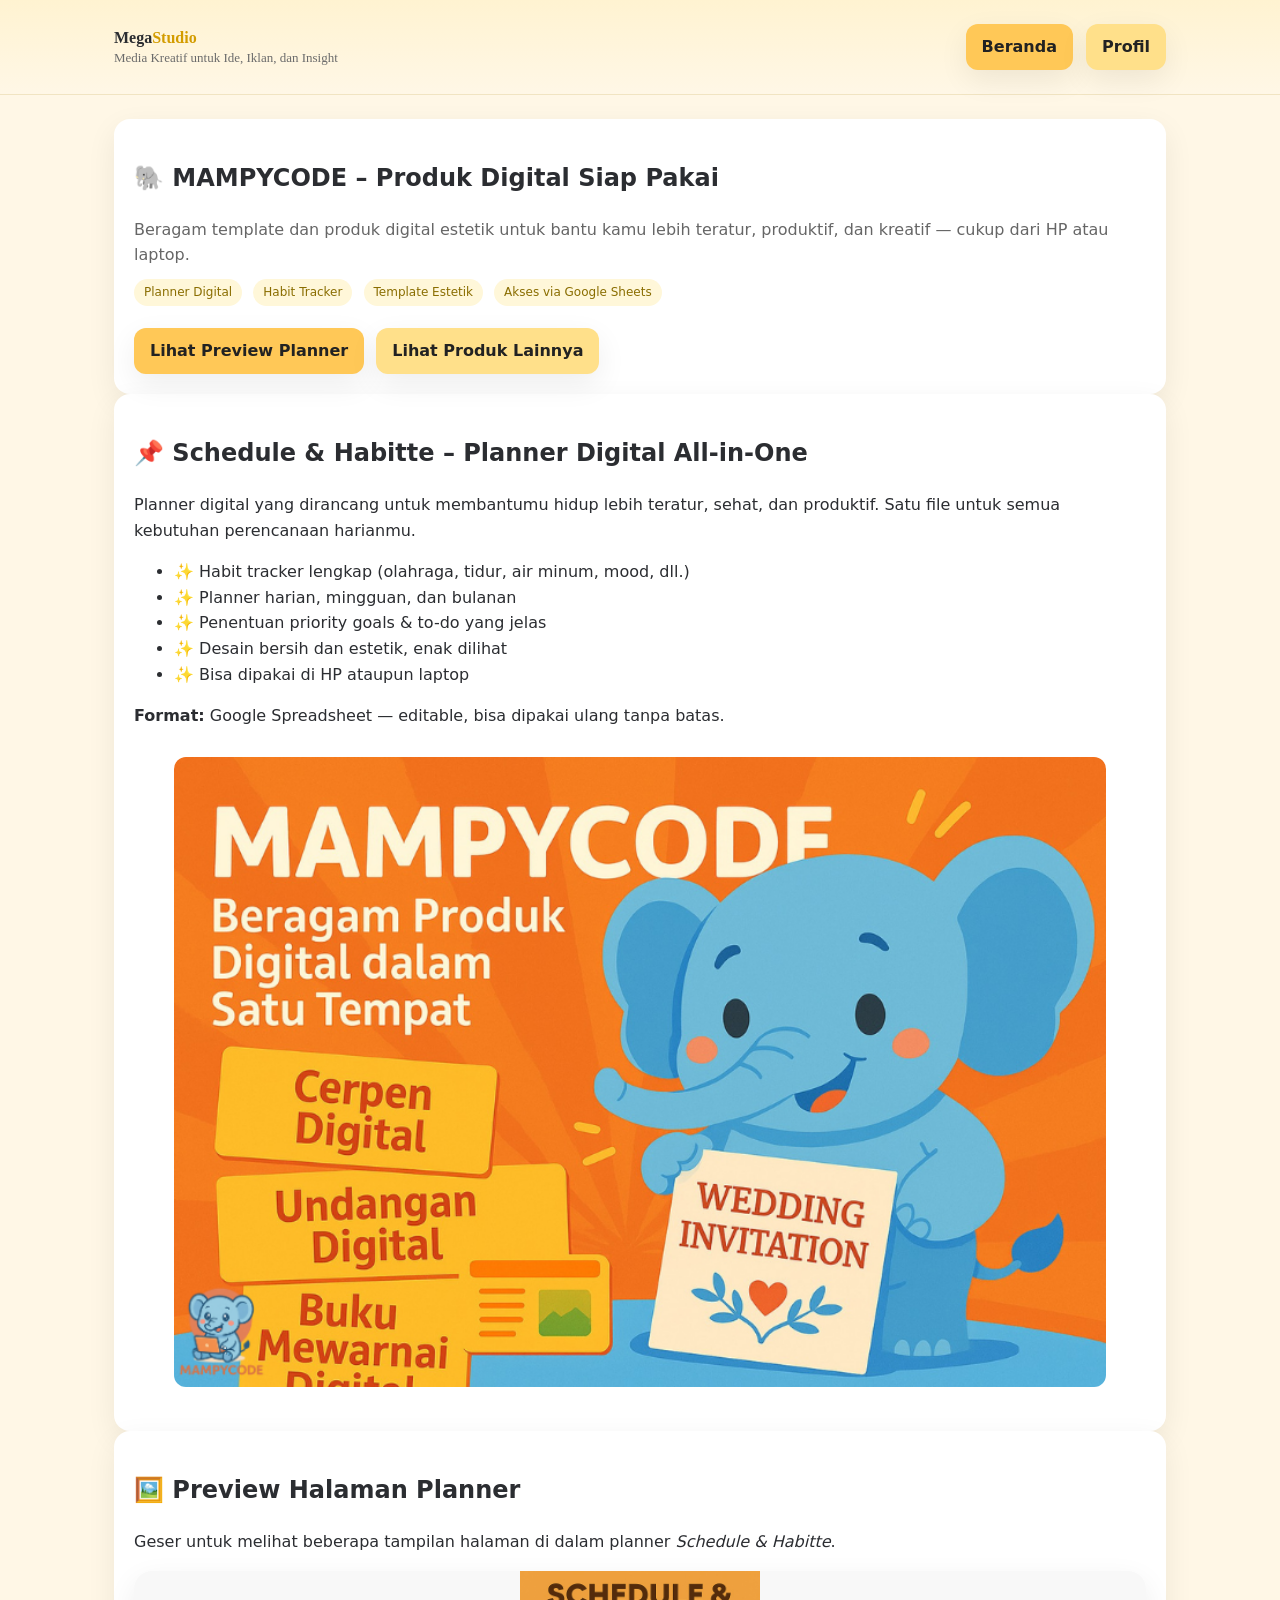
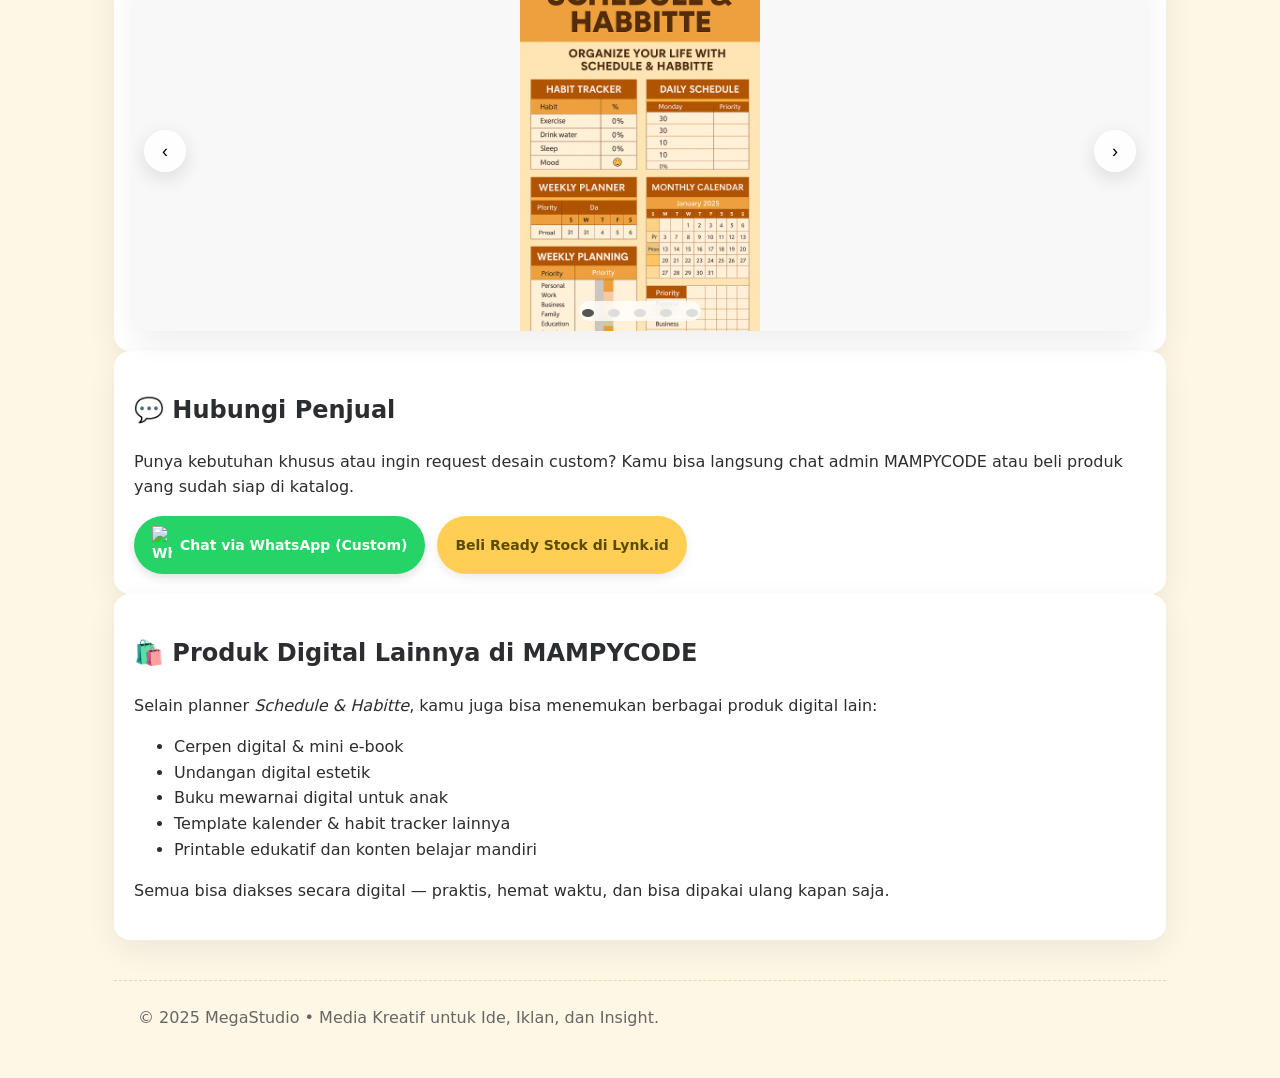
==== Pages/mampycode.html @ f02585b4 "First publish Megastudio" ====
<!DOCTYPE html>
<html lang="id">
<head>
  <meta charset="UTF-8" />
  <meta name="viewport" content="width=device-width, initial-scale=1.0" />
  <title>MAMPYCODE – Produk Digital</title>
  <link rel="stylesheet" href="../assets/style.css" />

  <style>
    /* CTA khusus MAMPYCODE */
    .cta-row {
      display: flex;
      flex-wrap: wrap;
      gap: 12px;
      margin-top: 16px;
    }

    .cta-wa {
      display: inline-flex;
      align-items: center;
      background: #25d366;
      color: #fff;
      padding: 10px 18px;
      border-radius: 999px;
      font-weight: 600;
      text-decoration: none;
      font-size: 14px;
      box-shadow: 0 4px 10px rgba(0, 0, 0, 0.12);
      border: none;
    }
    .cta-wa img {
      width: 20px;
      margin-right: 8px;
    }

    .cta-buy {
      display: inline-flex;
      align-items: center;
      background: #ffce54;
      color: #5a4b00;
      padding: 10px 18px;
      border-radius: 999px;
      font-weight: 600;
      text-decoration: none;
      font-size: 14px;
      border: none;
      box-shadow: 0 4px 10px rgba(0, 0, 0, 0.08);
    }

    /* Slider mengikuti gaya slider lain */
    .slider {
      position: relative;
      overflow: hidden;
      border-radius: 18px;
      background: #fff;
    }
    .slider .slides {
      display: flex;
      transition: transform 0.4s ease;
    }
    .slider img {
      width: 100%;
      max-height: 360px;
      object-fit: contain;
      background: #f8f8f8;
    }
    .slider .nav {
      position: absolute;
      top: 50%;
      transform: translateY(-50%);
      background: rgba(255, 255, 255, 0.85);
      border: none;
      padding: 6px 10px;
      border-radius: 999px;
      cursor: pointer;
      font-size: 18px;
    }
    .slider .prev {
      left: 10px;
    }
    .slider .next {
      right: 10px;
    }
    .slider .dots {
      text-align: center;
      padding: 8px 0 4px;
    }
    .slider .dots button {
      width: 8px;
      height: 8px;
      border-radius: 50%;
      border: none;
      margin: 0 3px;
      background: #ddd;
      cursor: pointer;
    }
    .slider .dots button.active {
      background: #555;
    }

    .hero-sub {
      color: #666;
      margin-bottom: 10px;
    }
    .badge-soft {
      display: inline-block;
      padding: 4px 10px;
      border-radius: 999px;
      font-size: 12px;
      background: #fff7d9;
      color: #8a6d00;
      margin-right: 6px;
      margin-bottom: 6px;
    }
  </style>
</head>

<body>
  <!-- NAVBAR sama dengan halaman lain -->
  <nav class="nav">
    <div class="container nav-inner">
      <div class="brand">
        Mega<span class="brand-accent">Studio</span>
        <span class="tagline">Media Kreatif untuk Ide, Iklan, dan Insight</span>
      </div>
      <div class="nav-links">
        <a href="../index.html" class="btn">Beranda</a>
        <a href="../profile.html" class="btn btn-light">Profil</a>
      </div>
    </div>
  </nav>

  <main class="container">
    <!-- HERO CARD -->
    <section class="card hero">
      <h1>🐘 MAMPYCODE – Produk Digital Siap Pakai</h1>
      <p class="hero-sub">
        Beragam template dan produk digital estetik untuk bantu kamu lebih
        teratur, produktif, dan kreatif — cukup dari HP atau laptop.
      </p>

      <div class="badge-row">
        <span class="badge-soft">Planner Digital</span>
        <span class="badge-soft">Habit Tracker</span>
        <span class="badge-soft">Template Estetik</span>
        <span class="badge-soft">Akses via Google Sheets</span>
      </div>

      <div class="cta-row">
        <a class="btn" href="#preview">Lihat Preview Planner</a>
        <a class="btn btn-light" href="#hubungi">Lihat Produk Lainnya</a>
      </div>
    </section>

    <!-- DESKRIPSI & FITUR -->
    <section class="card">
      <div class="card-inner">
        <div>
          <h2>📌 Schedule & Habitte – Planner Digital All-in-One</h2>
          <p>
            Planner digital yang dirancang untuk membantumu hidup lebih
            teratur, sehat, dan produktif. Satu file untuk semua kebutuhan
            perencanaan harianmu.
          </p>
          <ul>
            <li>✨ Habit tracker lengkap (olahraga, tidur, air minum, mood, dll.)</li>
            <li>✨ Planner harian, mingguan, dan bulanan</li>
            <li>✨ Penentuan priority goals & to-do yang jelas</li>
            <li>✨ Desain bersih dan estetik, enak dilihat</li>
            <li>✨ Bisa dipakai di HP ataupun laptop</li>
          </ul>
          <p>
            <strong>Format:</strong> Google Spreadsheet — editable, bisa
            dipakai ulang tanpa batas.
          </p>
        </div>

        <figure>
          <img
            src="../assets/img/mampycode/sampul.png"
            alt="Sampul Planner Digital MAMPYCODE"
            class="full-img"
          />
        </figure>
      </div>
    </section>

    <!-- PREVIEW / SLIDER -->
    <section class="card" id="preview">
      <h2>🖼️ Preview Halaman Planner</h2>
      <p>
        Geser untuk melihat beberapa tampilan halaman di dalam planner
        <em>Schedule & Habitte</em>.
      </p>

      <div class="slider" id="mampySlider">
        <div class="slides">
          <img src="../assets/img/mampycode/foto1.jpeg" alt="Preview 1" />
          <img src="../assets/img/mampycode/foto2.png" alt="Preview 2" />
          <img src="../assets/img/mampycode/foto3.png" alt="Preview 3" />
          <img src="../assets/img/mampycode/foto4.png" alt="Preview 4" />
          <img src="../assets/img/mampycode/foto5.png" alt="Preview 5" />
        </div>
        <button class="nav prev" aria-label="Sebelumnya">‹</button>
        <button class="nav next" aria-label="Berikutnya">›</button>
        <div class="dots" aria-label="Pilih slide"></div>
      </div>
    </section>

    <!-- HUBUNGI PENJUAL -->
    <section class="card" id="hubungi">
      <h2>💬 Hubungi Penjual</h2>
      <p>
        Punya kebutuhan khusus atau ingin request desain custom? Kamu bisa
        langsung chat admin MAMPYCODE atau beli produk yang sudah siap di
        katalog.
      </p>

      <div class="cta-row">
        <a
          class="cta-wa"
          href="https://wa.me/6283104901677"
          target="_blank"
          rel="noreferrer"
        >
          <img src="../assets/img/icons/wa.png" alt="WhatsApp" />
          Chat via WhatsApp (Custom)
        </a>

        <a
          class="cta-buy"
          href="https://lynk.id/mampycode"
          target="_blank"
          rel="noreferrer"
        >
          Beli Ready Stock di Lynk.id
        </a>
      </div>
    </section>

    <!-- PRODUK LAINNYA -->
    <section class="card">
      <h2>🛍️ Produk Digital Lainnya di MAMPYCODE</h2>
      <p>
        Selain planner <em>Schedule & Habitte</em>, kamu juga bisa menemukan
        berbagai produk digital lain:
      </p>
      <ul>
        <li>Cerpen digital & mini e-book</li>
        <li>Undangan digital estetik</li>
        <li>Buku mewarnai digital untuk anak</li>
        <li>Template kalender & habit tracker lainnya</li>
        <li>Printable edukatif dan konten belajar mandiri</li>
      </ul>
      <p>
        Semua bisa diakses secara digital — praktis, hemat waktu, dan bisa
        dipakai ulang kapan saja.
      </p>
    </section>

    <footer class="footer container">
      © 2025 MegaStudio • Media Kreatif untuk Ide, Iklan, dan Insight.
    </footer>
  </main>

  <script src="../assets/js/app.js"></script>

  <!-- Slider Script khusus MAMPYCODE -->
  <script>
    (function () {
      const root = document.getElementById("mampySlider");
      if (!root) return;

      const track = root.querySelector(".slides");
      const slides = Array.from(track.children);
      const prev = root.querySelector(".prev");
      const next = root.querySelector(".next");
      const dotsWrap = root.querySelector(".dots");

      let index = 0;
      const last = slides.length - 1;

      // buat dot
      slides.forEach((_, i) => {
        const b = document.createElement("button");
        b.addEventListener("click", () => go(i));
        dotsWrap.appendChild(b);
      });

      function update() {
        track.style.transform = `translateX(-${index * 100}%)`;
        dotsWrap
          .querySelectorAll("button")
          .forEach((d, i) => d.classList.toggle("active", i === index));
      }

      function go(i) {
        index = i < 0 ? last : i > last ? 0 : i;
        update();
      }

      prev.addEventListener("click", () => go(index - 1));
      next.addEventListener("click", () => go(index + 1));

      update();
    })();
  </script>
</body>
</html>
---- assets/style.css ----
/* Theme: Cream-Yellow */
:root{
  --cream:#FFF7E6; --yellow:#FFE08A; --amber:#FFC857; --ink:#2B2D31; --soft:#EDEDED;
  --radius:16px; --shadow:0 10px 30px rgba(0,0,0,.07);
}
*{box-sizing:border-box}
body{margin:0;background:var(--cream);color:var(--ink);font-family:Inter,system-ui;line-height:1.6}
.container{max-width:1100px;margin:0 auto;padding:24px}
.nav{position:sticky;top:0;background:linear-gradient(180deg,#FFF3D1 0%, #FFF7E6 100%);border-bottom:1px solid #f1e4c2;z-index:50}
.nav-inner{display:flex;align-items:center;justify-content:space-between}
.brand{font-weight:800;font-family:Poppins,Inter}
.brand-accent{color:#D39C00}
.nav .btn{margin-left:8px}
.btn{display:inline-block;padding:10px 16px;border-radius:12px;background:var(--amber);color:#222;text-decoration:none;font-weight:600;border:0;cursor:pointer;box-shadow:var(--shadow)}
.btn-light{background:var(--yellow)}
.hero .card{margin-top:16px}
.card{background:#fff;border-radius:var(--radius);padding:20px;box-shadow:var(--shadow)}
.grid{display:grid;gap:16px}
@media(min-width:720px){ .grid{grid-template-columns:repeat(3,1fr)}}
.badge{background:var(--yellow);padding:6px 10px;border-radius:999px;font-size:12px;margin-right:6px}
.footer{padding:24px;margin-top:40px;color:#666;border-top:1px dashed #e7d9ad}
.section-head{display:flex;align-items:center;justify-content:space-between;gap:16px}
.chip{background:#fff;border:1px solid #f1e4c2;border-radius:999px;padding:8px 12px;cursor:pointer;box-shadow:0 4px 14px rgba(0,0,0,.04)}
.chip.active{background:var(--yellow)}
.post-card img{width:100%;height:160px;object-fit:cover;border-radius:12px;margin-bottom:10px;background:#faf6ea}
.post-meta{display:flex;align-items:center;justify-content:space-between}
.profile{display:grid;gap:24px;grid-template-columns:120px 1fr;align-items:center}
.avatar{width:120px;height:120px;border-radius:100%;object-fit:cover;border:6px solid #fff;box-shadow:var(--shadow)}
.subtitle{color:#6b6b6b;margin-top:-8px}
.contacts .btn{margin-right:8px;margin-top:8px}
code{background:#fff4cc;padding:2px 6px;border-radius:6px}
.tagline {
  display:block;
  font-size:13px;
  color:#6b6b6b;
  font-weight:400;
  margin-top:-2px;
}
.tagline-hero {
  font-size:18px;
  font-weight:500;
  color:#D39C00;
  margin-top:-6px;
  margin-bottom:8px;
  font-family:Poppins,Inter;
}
/* Icon Buttons */
.icon-btn {
  display:inline-flex;
  align-items:center;
  justify-content:center;
  width:48px;
  height:48px;
  border-radius:50%;
  background:var(--amber);
  color:var(--ink);
  font-size:20px;
  text-decoration:none;
  box-shadow:var(--shadow);
  margin-right:12px;
  transition:all 0.3s ease;
}
.icon-btn:hover {
  transform:translateY(-3px);
  background:var(--yellow);
}

.icon-btn.whatsapp { color:#25D366; background:#fff; border:2px solid #25D366; }
.icon-btn.whatsapp:hover { background:#25D366; color:#fff; }

.icon-btn.instagram {
  background: radial-gradient(circle at 30% 107%, #fdf497 0%, #fdf497 5%, #fd5949 45%, #d6249f 60%, #285AEB 90%);
  color:#fff;
  border: none;
}
.icon-btn.instagram:hover {
  transform:scale(1.05);
}
.full-img { width:100%; border-radius:12px; margin-top:12px; }
.table { width:100%; border-collapse:collapse; margin-top:12px; }
.table th, .table td { border:1px solid #f1e4c2; padding:8px; text-align:left; }
.table th { background:#fff7da; }
blockquote { font-style:italic; border-left:4px solid var(--amber); margin:8px 0; padding-left:12px; }
.cta-group .btn { margin-right:8px; margin-top:8px; }
/* === Slider === */
.slider { position:relative; border-radius:16px; overflow:hidden; box-shadow:var(--shadow); }
.slider .slides { display:flex; transition:transform .45s ease; }
.slider img { width:100%; flex:0 0 100%; height:360px; object-fit:cover; background:#faf6ea; }
@media (min-width:900px){ .slider img{ height:480px; } }

.slider .nav{
  position:absolute; top:50%; transform:translateY(-50%);
  width:42px; height:42px; border-radius:999px; border:0; cursor:pointer;
  display:flex; align-items:center; justify-content:center;
  background:#ffffffd8; backdrop-filter:saturate(180%) blur(8px);
  box-shadow:0 6px 20px rgba(0,0,0,.12); font-size:24px; line-height:1;
}
.slider .prev{ left:12px; } .slider .next{ right:12px; }
.slider .nav:hover{ background:#fff; }

.slider .dots{
  position:absolute; left:50%; bottom:10px; transform:translateX(-50%);
  display:flex; gap:8px; padding:8px 10px; border-radius:999px;
  background:#ffffffc2; backdrop-filter:blur(6px);
}
.slider .dots button{
  width:10px; height:10px; border-radius:999px; border:0; cursor:pointer; background:#d0c8aa;
}
.slider .dots button.active{ background:#D39C00; }
/* Swipe helper for touch */
.slider.grabbing{ cursor:grabbing; }

.slider{position:relative;border-radius:16px;overflow:hidden;box-shadow:var(--shadow)}
.slider .slides{display:flex;transition:transform .45s ease}
.slider img{width:100%;flex:0 0 100%;height:360px;object-fit:cover;background:#faf6ea}
@media(min-width:900px){.slider img{height:480px}}
.slider .nav{position:absolute;top:50%;transform:translateY(-50%);width:42px;height:42px;border-radius:999px;border:0;cursor:pointer;display:flex;align-items:center;justify-content:center;background:#ffffffd8;backdrop-filter:saturate(180%) blur(8px);box-shadow:0 6px 20px rgba(0,0,0,.12);font-size:24px}
.slider .prev{left:12px}.slider .next{right:12px}
.slider .dots{position:absolute;left:50%;bottom:10px;transform:translateX(-50%);display:flex;gap:8px;padding:8px 10px;border-radius:999px;background:#ffffffc2}
.slider .dots button{width:10px;height:10px;border-radius:999px;border:0;background:#d0c8aa;cursor:pointer}
.slider .dots button.active{background:#D39C00}


/* ===== Warning Section ===== */
.warning {
  background: #fff8e0;
  border: 2px solid #ffd56b;
}
.warning h2 {
  color: #b84e00;
  font-weight: 700;
}
.warning ul {
  margin-left: 18px;
  line-height: 1.6;
}
.warning .safe-link {
  color: #006d32;
  font-weight: 600;
  text-decoration: underline;
}
.warning .safe-img {
  width: 100%;
  max-width: 400px;
  margin-top: 10px;
  border-radius: 10px;
  border: 2px dashed #e6c14c;
}
.warning figcaption {
  font-size: 13px;
  color: #666;
  margin-top: 4px;
  text-align: center;
}
.video-container {
  position: relative;
  width: 100%;
  padding-bottom: 56.25%; /* rasio 16:9 */
  margin-top: 16px;
  border-radius: 12px;
  overflow: hidden;
  box-shadow: var(--shadow);
}

.video-container iframe {
  position: absolute;
  width: 100%;
  height: 100%;
  border: 0;
}
.full-video {
  width: 100%;
  max-height: 480px;
  border-radius: 12px;
  background: #000;
  display: block;
}
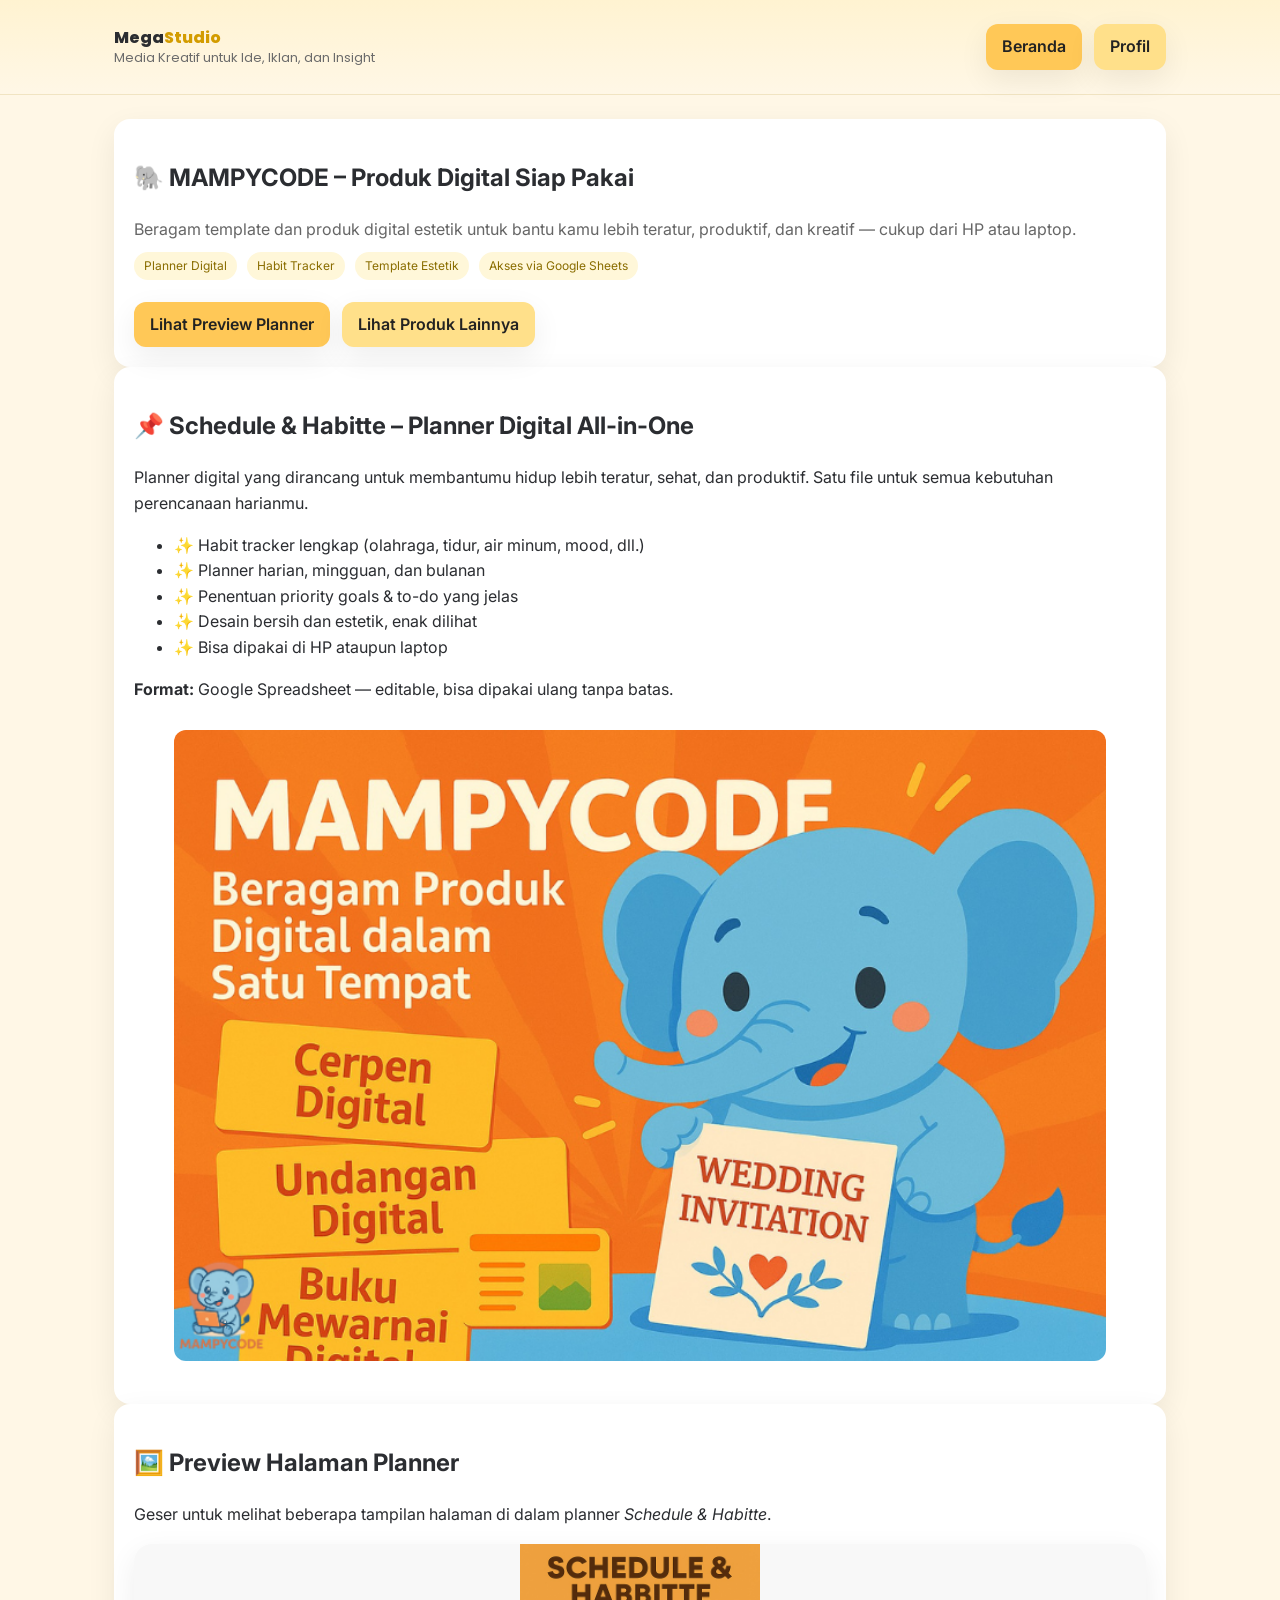
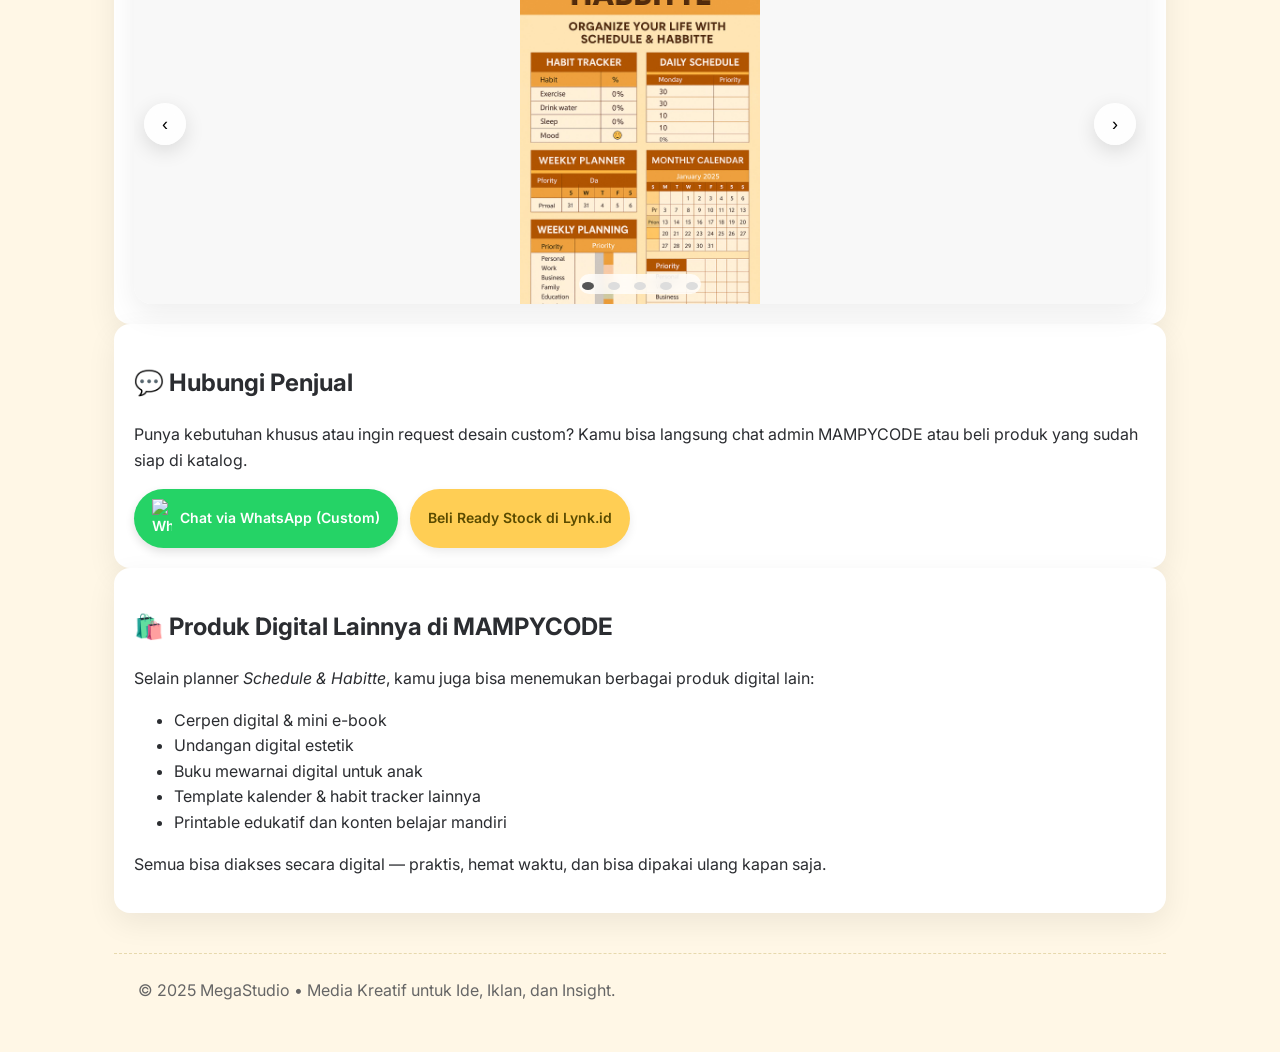
==== commit 0be0dea0: "Update SEO head for all pages" ====
--- a/Pages/mampycode.html
+++ b/Pages/mampycode.html
@@ -3,8 +3,88 @@
 <head>
   <meta charset="UTF-8" />
   <meta name="viewport" content="width=device-width, initial-scale=1.0" />
-  <title>MAMPYCODE – Produk Digital</title>
+
+  <!-- 🧠 SEO dasar -->
+  <title>Schedule & Habitte – Planner Digital MAMPYCODE</title>
+  <meta
+    name="description"
+    content="Planner digital Schedule & Habitte dari MAMPYCODE: habit tracker, planner harian–mingguan–bulanan, dan goal setting dalam format Google Spreadsheet."
+  />
+  <meta
+    name="keywords"
+    content="planner digital, habit tracker, jadwal harian, planner Google Sheets, template produktivitas, MAMPYCODE"
+  />
+  <meta name="author" content="MAMPYCODE by MegaStudio" />
+  <meta name="robots" content="index,follow" />
+
+  <!-- 🔗 Canonical URL (alamat resmi halaman ini) -->
+  <link
+    rel="canonical"
+    href="https://ega-yuli.github.io/megastudio/Pages/mampycode.html"
+  />
+
+  <!-- 📣 Open Graph (preview saat dishare WA/IG/FB) -->
+  <meta property="og:type" content="product" />
+  <meta
+    property="og:title"
+    content="Schedule & Habitte – Planner Digital MAMPYCODE"
+  />
+  <meta
+    property="og:description"
+    content="Planner digital estetik dengan habit tracker lengkap dan planner harian–mingguan–bulanan. Bisa dipakai di HP & laptop (Google Spreadsheet)."
+  />
+  <meta
+    property="og:url"
+    content="https://ega-yuli.github.io/megastudio/Pages/mampycode.html"
+  />
+  <meta
+    property="og:image"
+    content="https://ega-yuli.github.io/megastudio/assets/img/mampycode/sampul.jpg"
+  />
+
+  <!-- 🐦 Twitter Card -->
+  <meta name="twitter:card" content="summary_large_image" />
+  <meta
+    name="twitter:title"
+    content="Schedule & Habitte – Planner Digital MAMPYCODE"
+  />
+  <meta
+    name="twitter:description"
+    content="Planner digital estetik dengan habit tracker lengkap dan planner harian–mingguan–bulanan. Format Google Spreadsheet, bisa dibuka di HP & laptop."
+  />
+  <meta
+    name="twitter:image"
+    content="https://ega-yuli.github.io/megastudio/assets/img/mampycode/sampul.jpg"
+  />
+
+  <!-- 🔤 Font & CSS utama (sama seperti index) -->
+  <link rel="preconnect" href="https://fonts.googleapis.com" />
+  <link
+    href="https://fonts.googleapis.com/css2?family=Inter:wght@400;600&family=Poppins:wght@600;700&display=swap"
+    rel="stylesheet"
+  />
   <link rel="stylesheet" href="../assets/style.css" />
+
+  <!-- 📦 Schema.org Product (membantu Google memahami produk) -->
+  <script type="application/ld+json">
+  {
+    "@context": "https://schema.org",
+    "@type": "Product",
+    "name": "Schedule & Habitte – Planner Digital",
+    "image": "https://ega-yuli.github.io/megastudio/assets/img/mampycode/sampul.jpg",
+    "description": "Planner digital Schedule & Habitte dari MAMPYCODE: habit tracker, planner harian–mingguan–bulanan, dan goal setting dalam format Google Spreadsheet.",
+    "brand": {
+      "@type": "Brand",
+      "name": "MAMPYCODE"
+    },
+    "offers": {
+      "@type": "Offer",
+      "url": "https://lynk.id/mampycode",
+      "priceCurrency": "IDR",
+      "availability": "https://schema.org/InStock"
+    }
+  }
+  </script>
 
   <style>
     /* CTA khusus MAMPYCODE */
@@ -114,6 +194,7 @@
     }
   </style>
 </head>
+
 
 <body>
   <!-- NAVBAR sama dengan halaman lain -->
